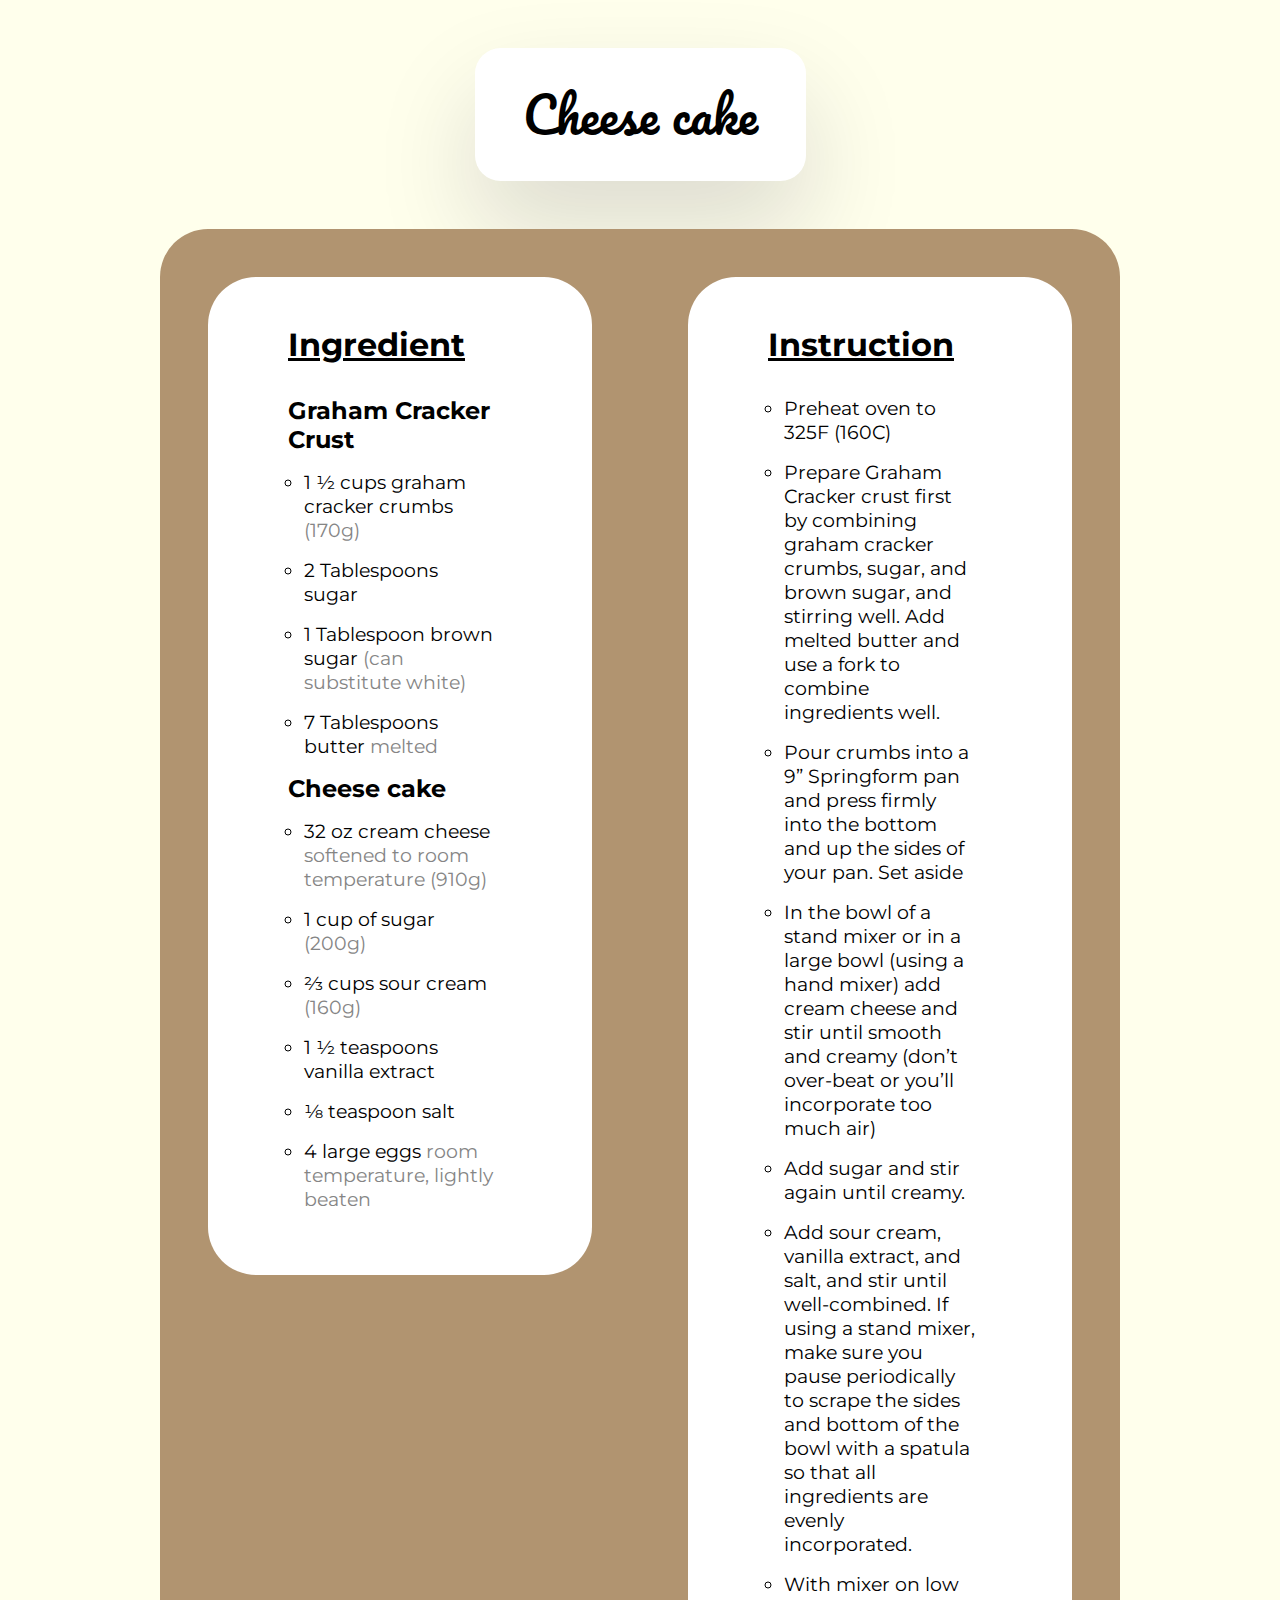
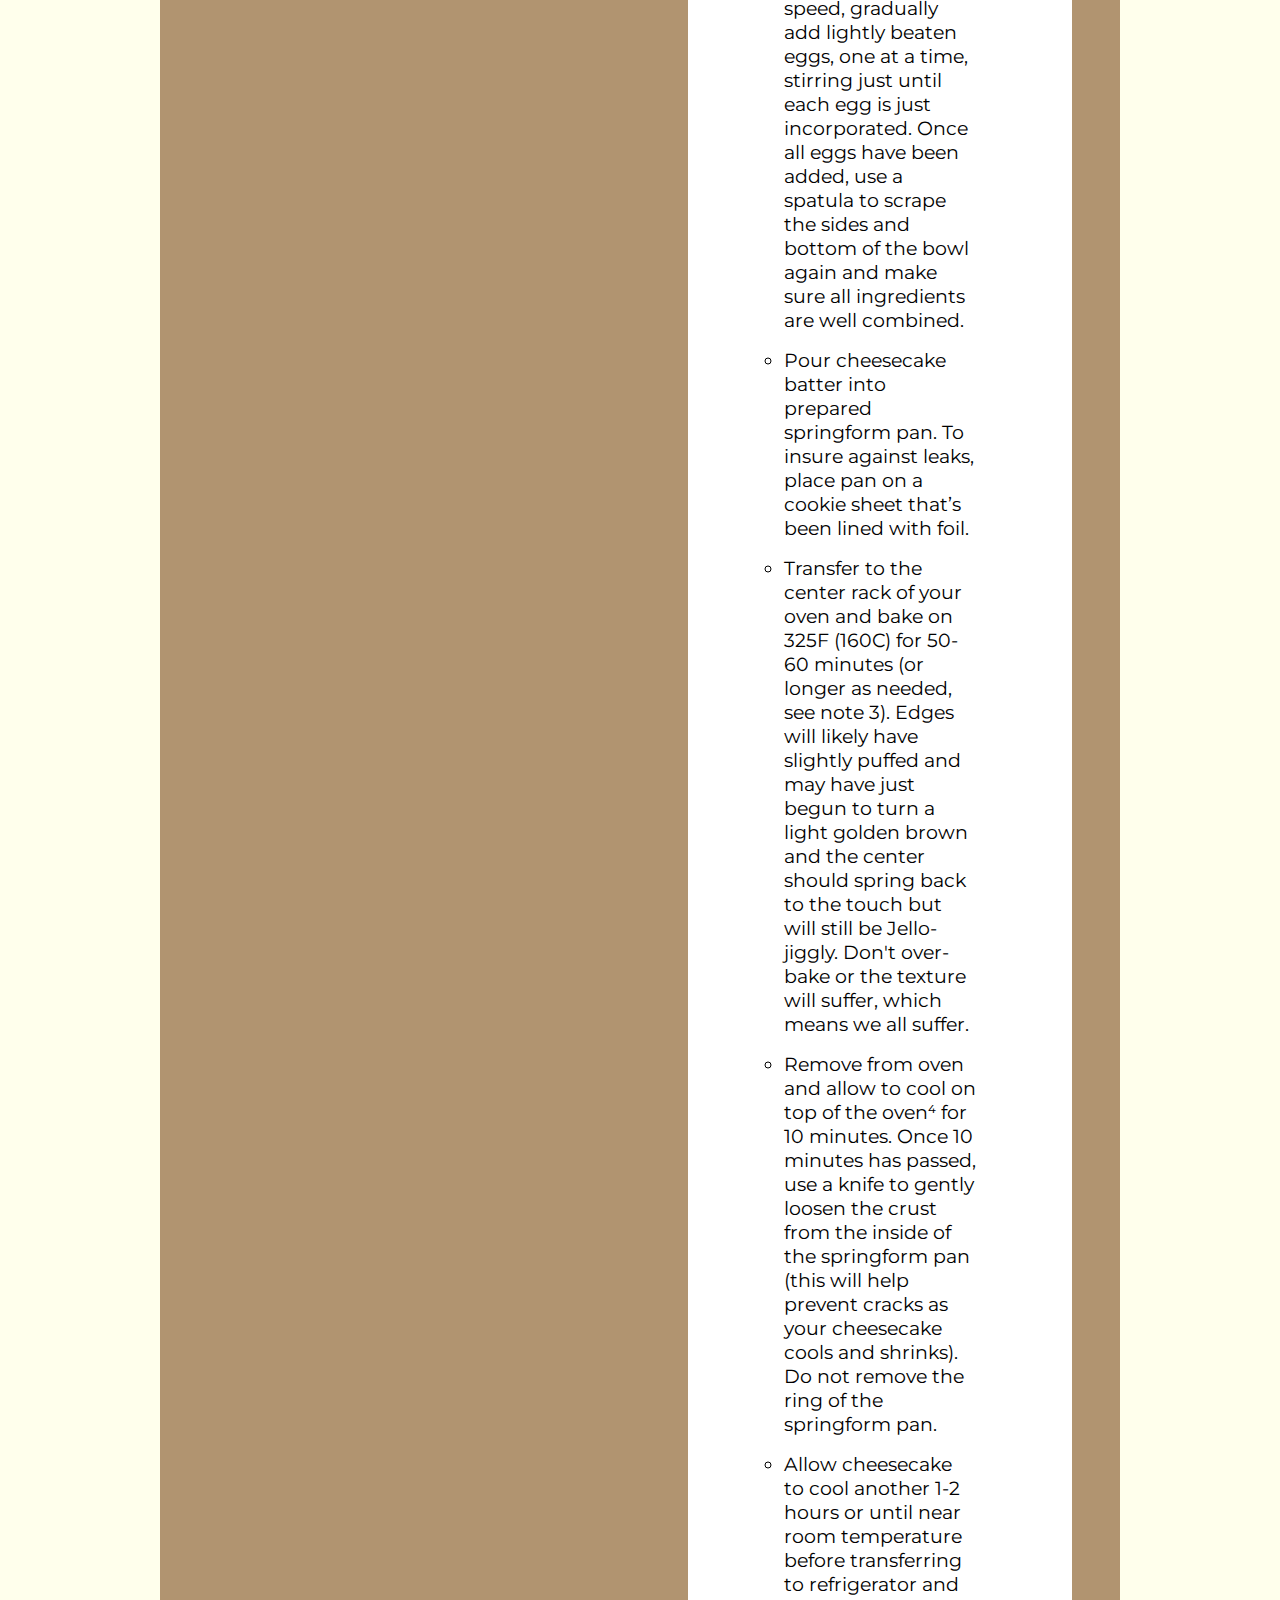
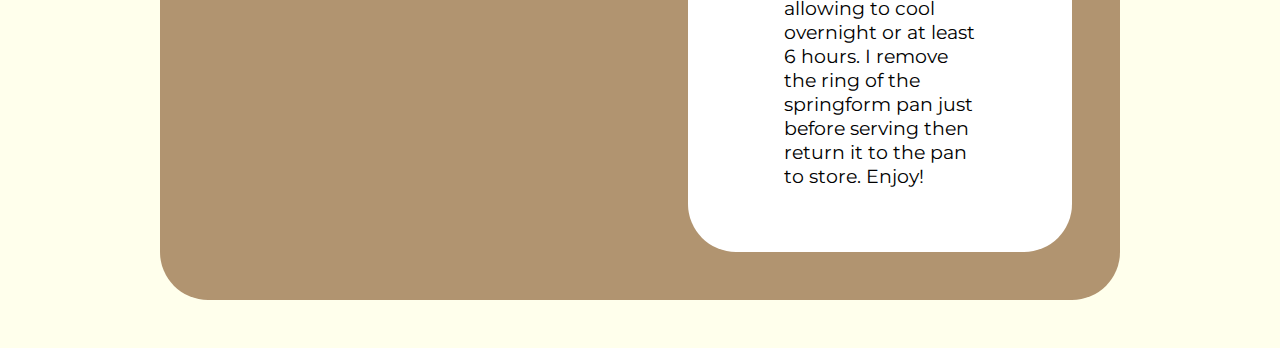
==== recipes/cheese.html @ 0483172f "add website for cheesecake recipe" ====
<!doctype html>
<html lang="en">
  <head>
    <meta charset="UTF-8">
    <meta name="viewport"
          content="width=device-width, user-scalable=no, initial-scale=1.0, maximum-scale=1.0, minimum-scale=1.0">
    <meta http-equiv="X-UA-Compatible" content="ie=edge">
    <link rel="stylesheet" href="../css-reset.css">
    <link rel="stylesheet" href="cheese.css">
    <title>Cheese Cake</title>
  </head>
  <body>
    <main>
      <div class="title-container">Cheese cake</div>
      <div class="main-panel">
        <section class="ingredient">
          <div class="title primary">Ingredient</div>
          <div class="cracker-crust">
            <div class="title">Graham Cracker Crust</div>
            <ul>
              <li>1 <sup>1</sup>&frasl;<sub>2</sub> cups graham cracker crumbs <span class="remark">(170g)</span>
              </li>
              <li>2 Tablespoons sugar</li>
              <li>1 Tablespoon brown sugar <span class="remark">(can substitute white)</span></li>
              <li>7 Tablespoons butter <span class="remark">melted</span></li>
            </ul>
          </div>
          <div class="cheese-cake">
            <div class="title">Cheese cake</div>
            <ul>
              <li>32 oz cream cheese <span class="remark">softened to room temperature (910g)</span></li>
              <li>1 cup of sugar <span class="remark">(200g)</span></li>
              <li><sup>2</sup>&frasl;<sub>3</sub> cups sour cream <span class="remark">(160g)</span></li>
              <li>1 <sup>1</sup>&frasl;<sub>2</sub> teaspoons vanilla extract</li>
              <li><sup>1</sup>&frasl;<sub>8</sub> teaspoon salt</li>
              <li>4 large eggs <span class="remark">room temperature, lightly beaten</span></li>
            </ul>
          </div>
        </section>
        <section class="instruction">
          <div class="title primary">Instruction</div>
          <section class="preparation">
            <ul>
              <li>Preheat oven to 325F (160C)</li>
              <li>Prepare Graham Cracker crust first by combining graham cracker crumbs, sugar, and brown sugar, and
                stirring well. Add melted butter and use a fork to combine ingredients well.
              </li>
              <li>Pour crumbs into a 9” Springform pan and press firmly into the bottom and up the sides of your pan.
                Set aside
              </li>
            </ul>
          </section>
          <section class="cheese-cake">
            <ul>
              <li>In the bowl of a stand mixer or in a large bowl (using a hand mixer) add cream cheese and stir until
                smooth and creamy (don’t over-beat or you’ll incorporate too much air)
              </li>
              <li>Add sugar and stir again until creamy.</li>
              <li>Add sour cream, vanilla extract, and salt, and stir until well-combined. If using a stand mixer, make
                sure you pause periodically to scrape the sides and bottom of the bowl with a spatula so that all
                ingredients are evenly incorporated.
              </li>
              <li>With mixer on low speed, gradually add lightly beaten eggs, one at a time, stirring just until each
                egg is just incorporated. Once all eggs have been added, use a spatula to scrape the sides and bottom of
                the bowl again and make sure all ingredients are well combined.
              </li>
              <li>Pour cheesecake batter into prepared springform pan. To insure against leaks, place pan on a cookie
                sheet that’s been lined with foil.
              </li>
              <li>Transfer to the center rack of your oven and bake on 325F (160C) for 50-60 minutes (or longer as
                needed, see note 3). Edges will likely have slightly puffed and may have just begun to turn a light
                golden brown and the center should spring back to the touch but will still be Jello-jiggly. Don't
                over-bake or the texture will suffer, which means we all suffer.
              </li>
              <li>Remove from oven and allow to cool on top of the oven⁴ for 10 minutes. Once 10 minutes has passed, use
                a knife to gently loosen the crust from the inside of the springform pan (this will help prevent cracks
                as your cheesecake cools and shrinks). Do not remove the ring of the springform pan.
              </li>
              <li>Allow cheesecake to cool another 1-2 hours or until near room temperature before transferring to
                refrigerator and allowing to cool overnight or at least 6 hours. I remove the ring of the springform pan
                just before serving then return it to the pan to store. Enjoy!
              </li>
            </ul>
          </section>
        </section>
      </div>
    </main>
  </body>
</html>
---- recipes/cheese.css ----
@import url("https://fonts.googleapis.com/css2?family=Pacifico&display=swap");
@import url("https://fonts.googleapis.com/css2?family=Montserrat:wght@400;500;600;700&display=swap");

main {
    background-color: #FFFFEC;
    display: flex;
    flex-direction: column;
    justify-content: center;
    align-items: center;
}

main .title-container {
    font-family: 'Pacifico', sans-serif;
    font-size: 3em;
    background-color: white;
    border-radius: 2vw;
    padding: 0.5em 1em;
    box-shadow: rgba(17, 12, 46, 0.15) 0 48px 100px 0;
    margin: 1em 0;
}

.main-panel {
    display: flex;
    justify-content: space-evenly;
    align-items: flex-start;
    max-width: 75%;
    background-color: #B19470;
    font-family: 'Montserrat', sans-serif;
    border-radius: 3rem;
    margin-bottom: 3rem;
}

.ingredient, .instruction {
    background-color: white;
    font-size: 1.2rem;
    padding: 3rem 5rem;
    border-radius: 3rem;
    max-width: 30vw;
    margin: 3rem;
}

.main-panel .title {
    font-weight: bolder;
    font-size: 1.5rem;
}

.main-panel .primary {
    font-size: 2rem;
    text-decoration: underline;
    margin-bottom: 1em;
}

.main-panel li {
    margin: 1rem;
    list-style: circle;
}

.main-panel .remark {
    color: #858585;
}
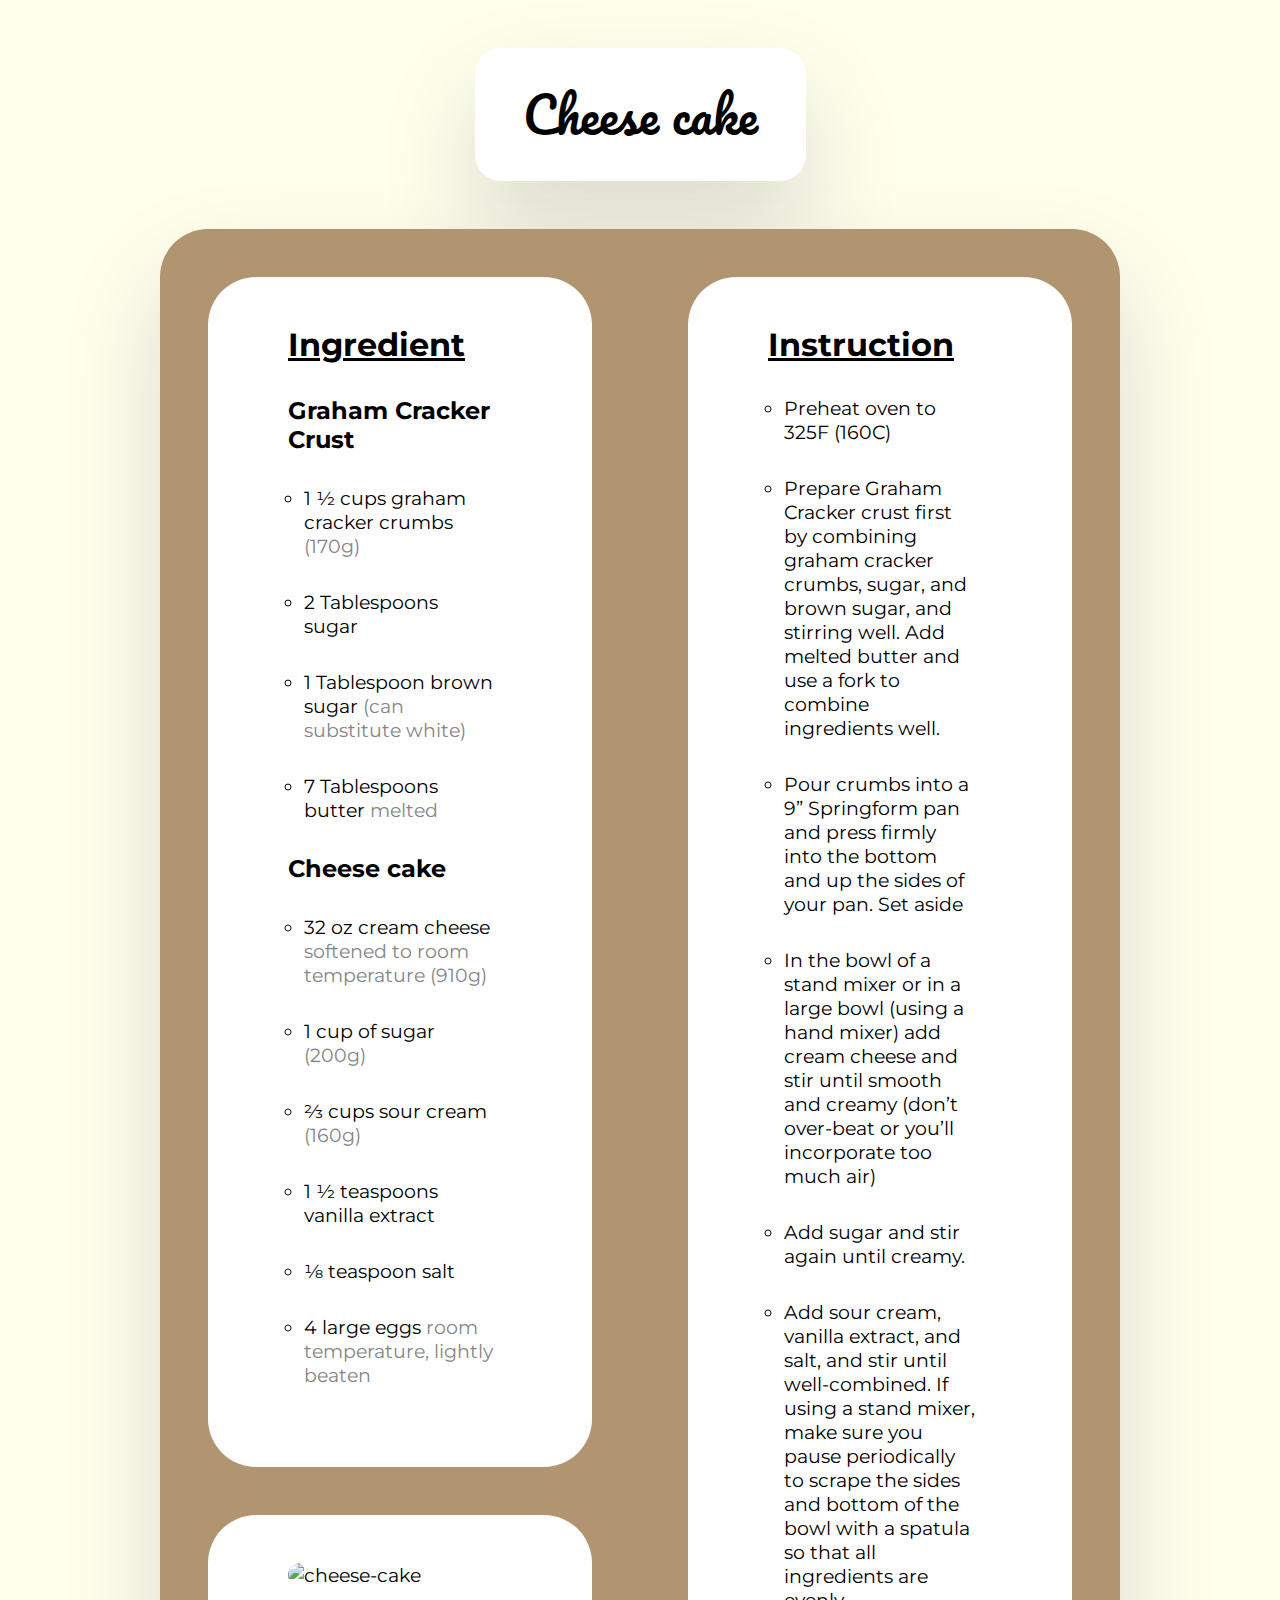
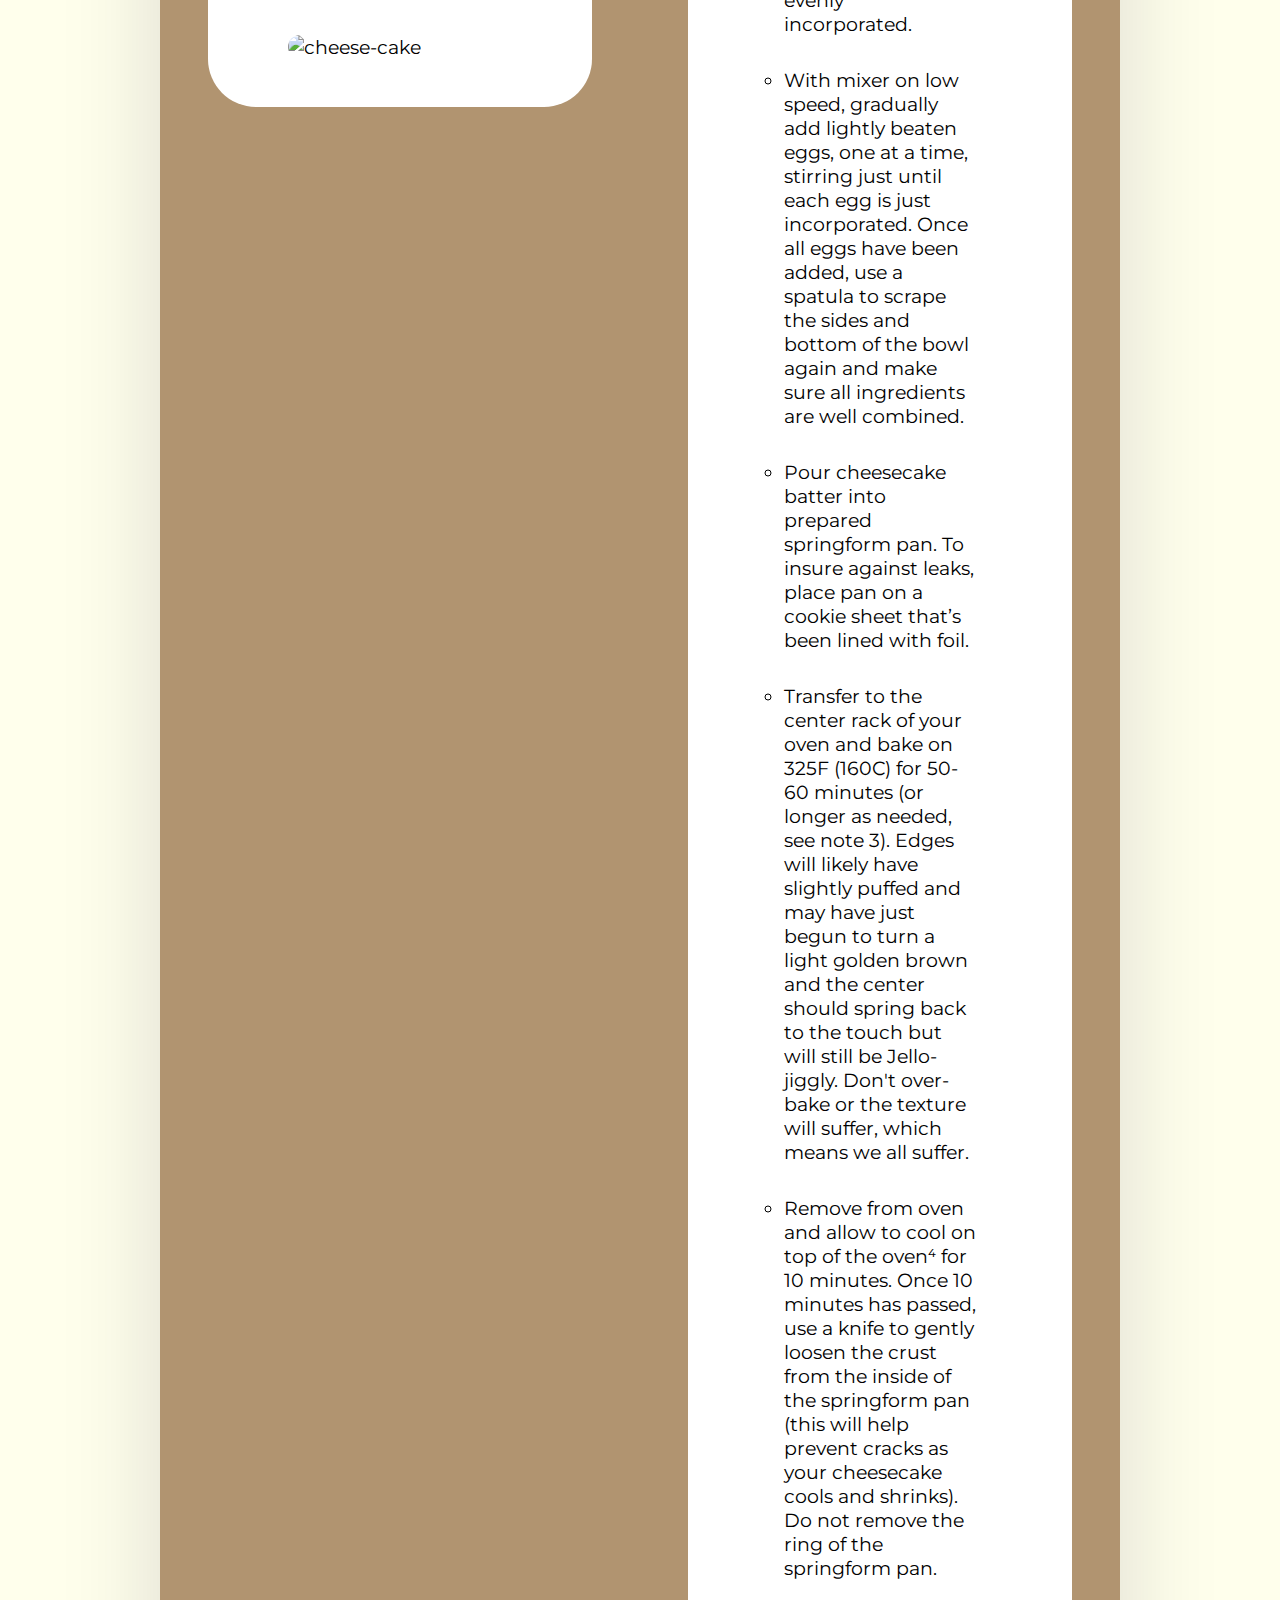
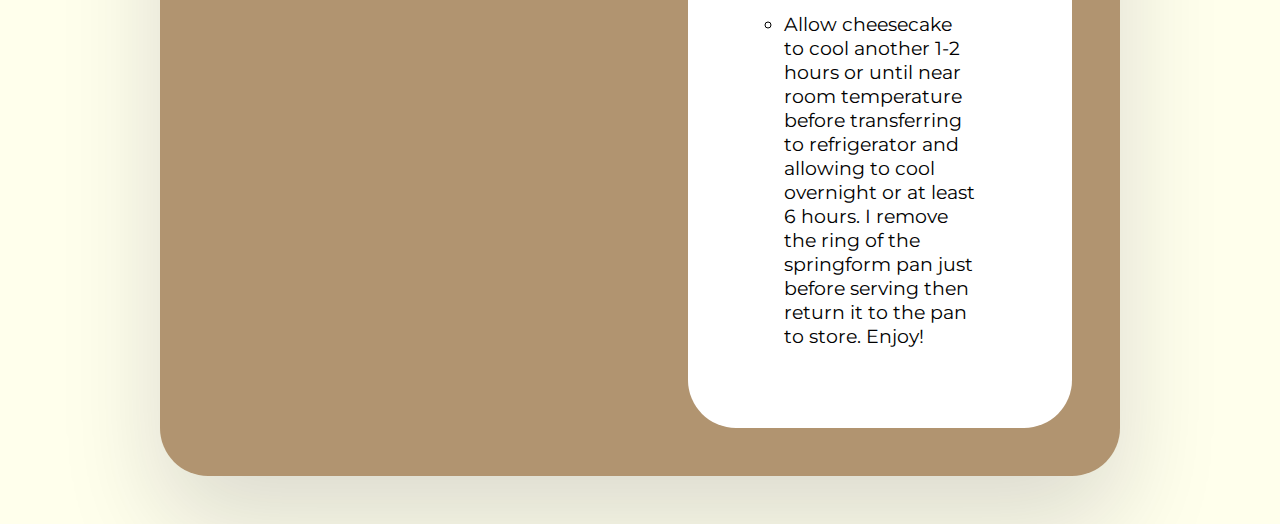
==== commit 5ad574f9: "add image to the website and finish it up" ====
--- a/recipes/cheese.html
+++ b/recipes/cheese.html
@@ -13,76 +13,92 @@
     <main>
       <div class="title-container">Cheese cake</div>
       <div class="main-panel">
-        <section class="ingredient">
-          <div class="title primary">Ingredient</div>
-          <div class="cracker-crust">
-            <div class="title">Graham Cracker Crust</div>
-            <ul>
-              <li>1 <sup>1</sup>&frasl;<sub>2</sub> cups graham cracker crumbs <span class="remark">(170g)</span>
-              </li>
-              <li>2 Tablespoons sugar</li>
-              <li>1 Tablespoon brown sugar <span class="remark">(can substitute white)</span></li>
-              <li>7 Tablespoons butter <span class="remark">melted</span></li>
-            </ul>
-          </div>
-          <div class="cheese-cake">
-            <div class="title">Cheese cake</div>
-            <ul>
-              <li>32 oz cream cheese <span class="remark">softened to room temperature (910g)</span></li>
-              <li>1 cup of sugar <span class="remark">(200g)</span></li>
-              <li><sup>2</sup>&frasl;<sub>3</sub> cups sour cream <span class="remark">(160g)</span></li>
-              <li>1 <sup>1</sup>&frasl;<sub>2</sub> teaspoons vanilla extract</li>
-              <li><sup>1</sup>&frasl;<sub>8</sub> teaspoon salt</li>
-              <li>4 large eggs <span class="remark">room temperature, lightly beaten</span></li>
-            </ul>
-          </div>
-        </section>
-        <section class="instruction">
-          <div class="title primary">Instruction</div>
-          <section class="preparation">
-            <ul>
-              <li>Preheat oven to 325F (160C)</li>
-              <li>Prepare Graham Cracker crust first by combining graham cracker crumbs, sugar, and brown sugar, and
-                stirring well. Add melted butter and use a fork to combine ingredients well.
-              </li>
-              <li>Pour crumbs into a 9” Springform pan and press firmly into the bottom and up the sides of your pan.
-                Set aside
-              </li>
-            </ul>
+        <section class="left">
+          <section class="ingredient">
+            <div class="title primary">Ingredient</div>
+            <div class="cracker-crust">
+              <div class="title">Graham Cracker Crust</div>
+              <ul>
+                <li>1 <sup>1</sup>&frasl;<sub>2</sub> cups graham cracker crumbs <span class="remark">(170g)</span>
+                </li>
+                <li>2 Tablespoons sugar</li>
+                <li>1 Tablespoon brown sugar <span class="remark">(can substitute white)</span></li>
+                <li>7 Tablespoons butter <span class="remark">melted</span></li>
+              </ul>
+            </div>
+            <div class="cheese-cake">
+              <div class="title">Cheese cake</div>
+              <ul>
+                <li>32 oz cream cheese <span class="remark">softened to room temperature (910g)</span></li>
+                <li>1 cup of sugar <span class="remark">(200g)</span></li>
+                <li><sup>2</sup>&frasl;<sub>3</sub> cups sour cream <span class="remark">(160g)</span></li>
+                <li>1 <sup>1</sup>&frasl;<sub>2</sub> teaspoons vanilla extract</li>
+                <li><sup>1</sup>&frasl;<sub>8</sub> teaspoon salt</li>
+                <li>4 large eggs <span class="remark">room temperature, lightly beaten</span></li>
+              </ul>
+            </div>
           </section>
-          <section class="cheese-cake">
-            <ul>
-              <li>In the bowl of a stand mixer or in a large bowl (using a hand mixer) add cream cheese and stir until
-                smooth and creamy (don’t over-beat or you’ll incorporate too much air)
-              </li>
-              <li>Add sugar and stir again until creamy.</li>
-              <li>Add sour cream, vanilla extract, and salt, and stir until well-combined. If using a stand mixer, make
-                sure you pause periodically to scrape the sides and bottom of the bowl with a spatula so that all
-                ingredients are evenly incorporated.
-              </li>
-              <li>With mixer on low speed, gradually add lightly beaten eggs, one at a time, stirring just until each
-                egg is just incorporated. Once all eggs have been added, use a spatula to scrape the sides and bottom of
-                the bowl again and make sure all ingredients are well combined.
-              </li>
-              <li>Pour cheesecake batter into prepared springform pan. To insure against leaks, place pan on a cookie
-                sheet that’s been lined with foil.
-              </li>
-              <li>Transfer to the center rack of your oven and bake on 325F (160C) for 50-60 minutes (or longer as
-                needed, see note 3). Edges will likely have slightly puffed and may have just begun to turn a light
-                golden brown and the center should spring back to the touch but will still be Jello-jiggly. Don't
-                over-bake or the texture will suffer, which means we all suffer.
-              </li>
-              <li>Remove from oven and allow to cool on top of the oven⁴ for 10 minutes. Once 10 minutes has passed, use
-                a knife to gently loosen the crust from the inside of the springform pan (this will help prevent cracks
-                as your cheesecake cools and shrinks). Do not remove the ring of the springform pan.
-              </li>
-              <li>Allow cheesecake to cool another 1-2 hours or until near room temperature before transferring to
-                refrigerator and allowing to cool overnight or at least 6 hours. I remove the ring of the springform pan
-                just before serving then return it to the pan to store. Enjoy!
-              </li>
-            </ul>
+          <section class="images">
+            <img src="https://sugarspunrun.com/wp-content/uploads/2019/01/Best-Cheesecake-Recipe-2-1-of-1-9.jpg"
+                 alt="cheese-cake">
+            <img src="https://sugarspunrun.com/wp-content/uploads/2019/01/Best-Cheesecake-Recipe-2-1-of-1-5.jpg"
+                 alt="cheese-cake">
           </section>
         </section>
+        <section class="right">
+          <section class="instruction">
+            <div class="title primary">Instruction</div>
+            <section class="preparation">
+              <ul>
+                <li>Preheat oven to 325F (160C)</li>
+                <li>Prepare Graham Cracker crust first by combining graham cracker crumbs, sugar, and brown sugar, and
+                  stirring well. Add melted butter and use a fork to combine ingredients well.
+                </li>
+                <li>Pour crumbs into a 9” Springform pan and press firmly into the bottom and up the sides of your pan.
+                  Set aside
+                </li>
+              </ul>
+            </section>
+            <section class="cheese-cake">
+              <ul>
+                <li>In the bowl of a stand mixer or in a large bowl (using a hand mixer) add cream cheese and stir until
+                  smooth and creamy (don’t over-beat or you’ll incorporate too much air)
+                </li>
+                <li>Add sugar and stir again until creamy.</li>
+                <li>Add sour cream, vanilla extract, and salt, and stir until well-combined. If using a stand mixer,
+                  make
+                  sure you pause periodically to scrape the sides and bottom of the bowl with a spatula so that all
+                  ingredients are evenly incorporated.
+                </li>
+                <li>With mixer on low speed, gradually add lightly beaten eggs, one at a time, stirring just until each
+                  egg is just incorporated. Once all eggs have been added, use a spatula to scrape the sides and bottom
+                  of
+                  the bowl again and make sure all ingredients are well combined.
+                </li>
+                <li>Pour cheesecake batter into prepared springform pan. To insure against leaks, place pan on a cookie
+                  sheet that’s been lined with foil.
+                </li>
+                <li>Transfer to the center rack of your oven and bake on 325F (160C) for 50-60 minutes (or longer as
+                  needed, see note 3). Edges will likely have slightly puffed and may have just begun to turn a light
+                  golden brown and the center should spring back to the touch but will still be Jello-jiggly. Don't
+                  over-bake or the texture will suffer, which means we all suffer.
+                </li>
+                <li>Remove from oven and allow to cool on top of the oven⁴ for 10 minutes. Once 10 minutes has passed,
+                  use
+                  a knife to gently loosen the crust from the inside of the springform pan (this will help prevent
+                  cracks
+                  as your cheesecake cools and shrinks). Do not remove the ring of the springform pan.
+                </li>
+                <li>Allow cheesecake to cool another 1-2 hours or until near room temperature before transferring to
+                  refrigerator and allowing to cool overnight or at least 6 hours. I remove the ring of the springform
+                  pan
+                  just before serving then return it to the pan to store. Enjoy!
+                </li>
+              </ul>
+            </section>
+          </section>
+        </section>
+
       </div>
     </main>
   </body>
--- a/recipes/cheese.css
+++ b/recipes/cheese.css
@@ -28,15 +28,22 @@
     font-family: 'Montserrat', sans-serif;
     border-radius: 3rem;
     margin-bottom: 3rem;
+    box-shadow: rgba(17, 12, 46, 0.15) 0 48px 100px 0;
 }
 
-.ingredient, .instruction {
+.ingredient, .instruction, .images {
     background-color: white;
     font-size: 1.2rem;
     padding: 3rem 5rem;
     border-radius: 3rem;
     max-width: 30vw;
-    margin: 3rem;
+    margin: 3rem 3rem 0 3rem;
+}
+
+.ingredient:last-child,
+.instruction:last-child,
+.images:last-child {
+    margin-bottom: 3rem;
 }
 
 .main-panel .title {
@@ -44,17 +51,30 @@
     font-size: 1.5rem;
 }
 
-.main-panel .primary {
+.main-panel .title.primary {
     font-size: 2rem;
     text-decoration: underline;
     margin-bottom: 1em;
 }
 
 .main-panel li {
-    margin: 1rem;
+    margin: 2rem 1rem;
     list-style: circle;
 }
 
 .main-panel .remark {
     color: #858585;
 }
+
+.left {
+    display: flex;
+    flex-direction: column;
+}
+
+.images img {
+    border-radius: 3rem;
+}
+
+.images img:nth-of-type(1) {
+    margin-bottom: 3rem;
+}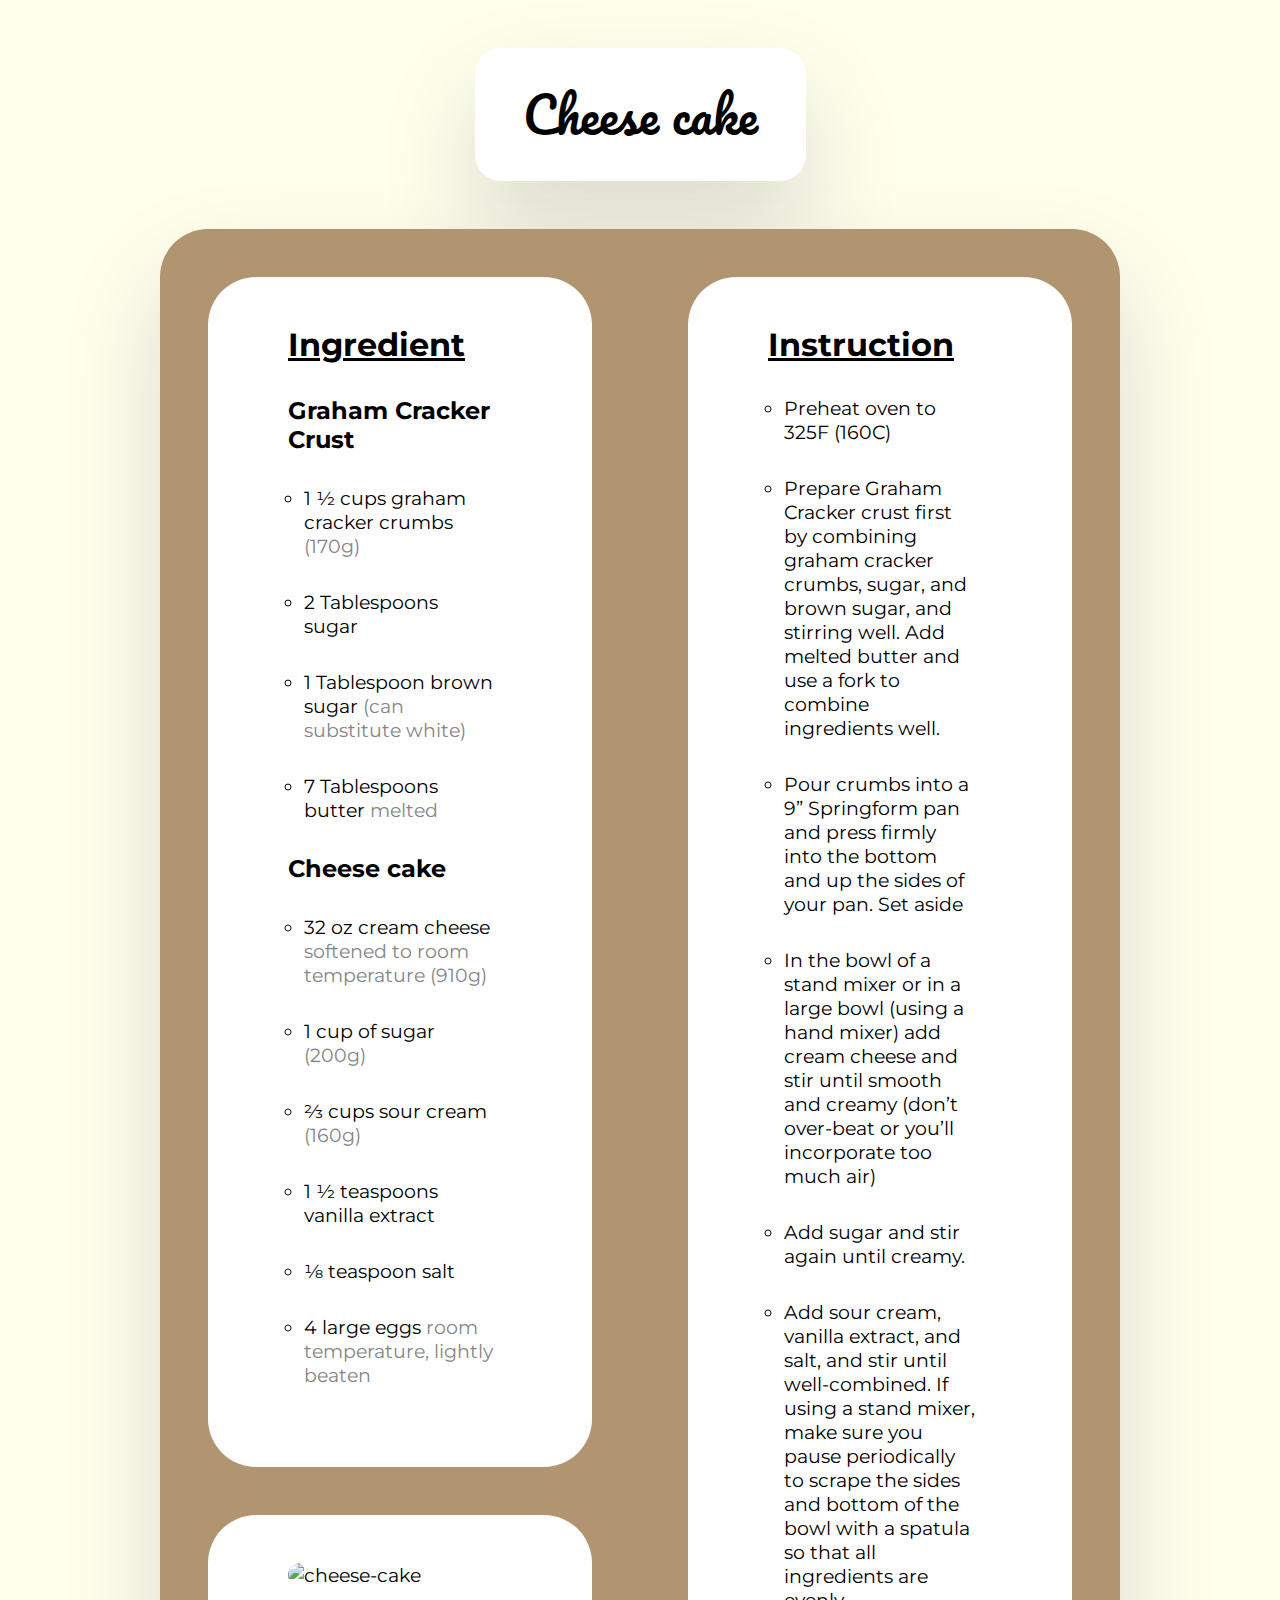
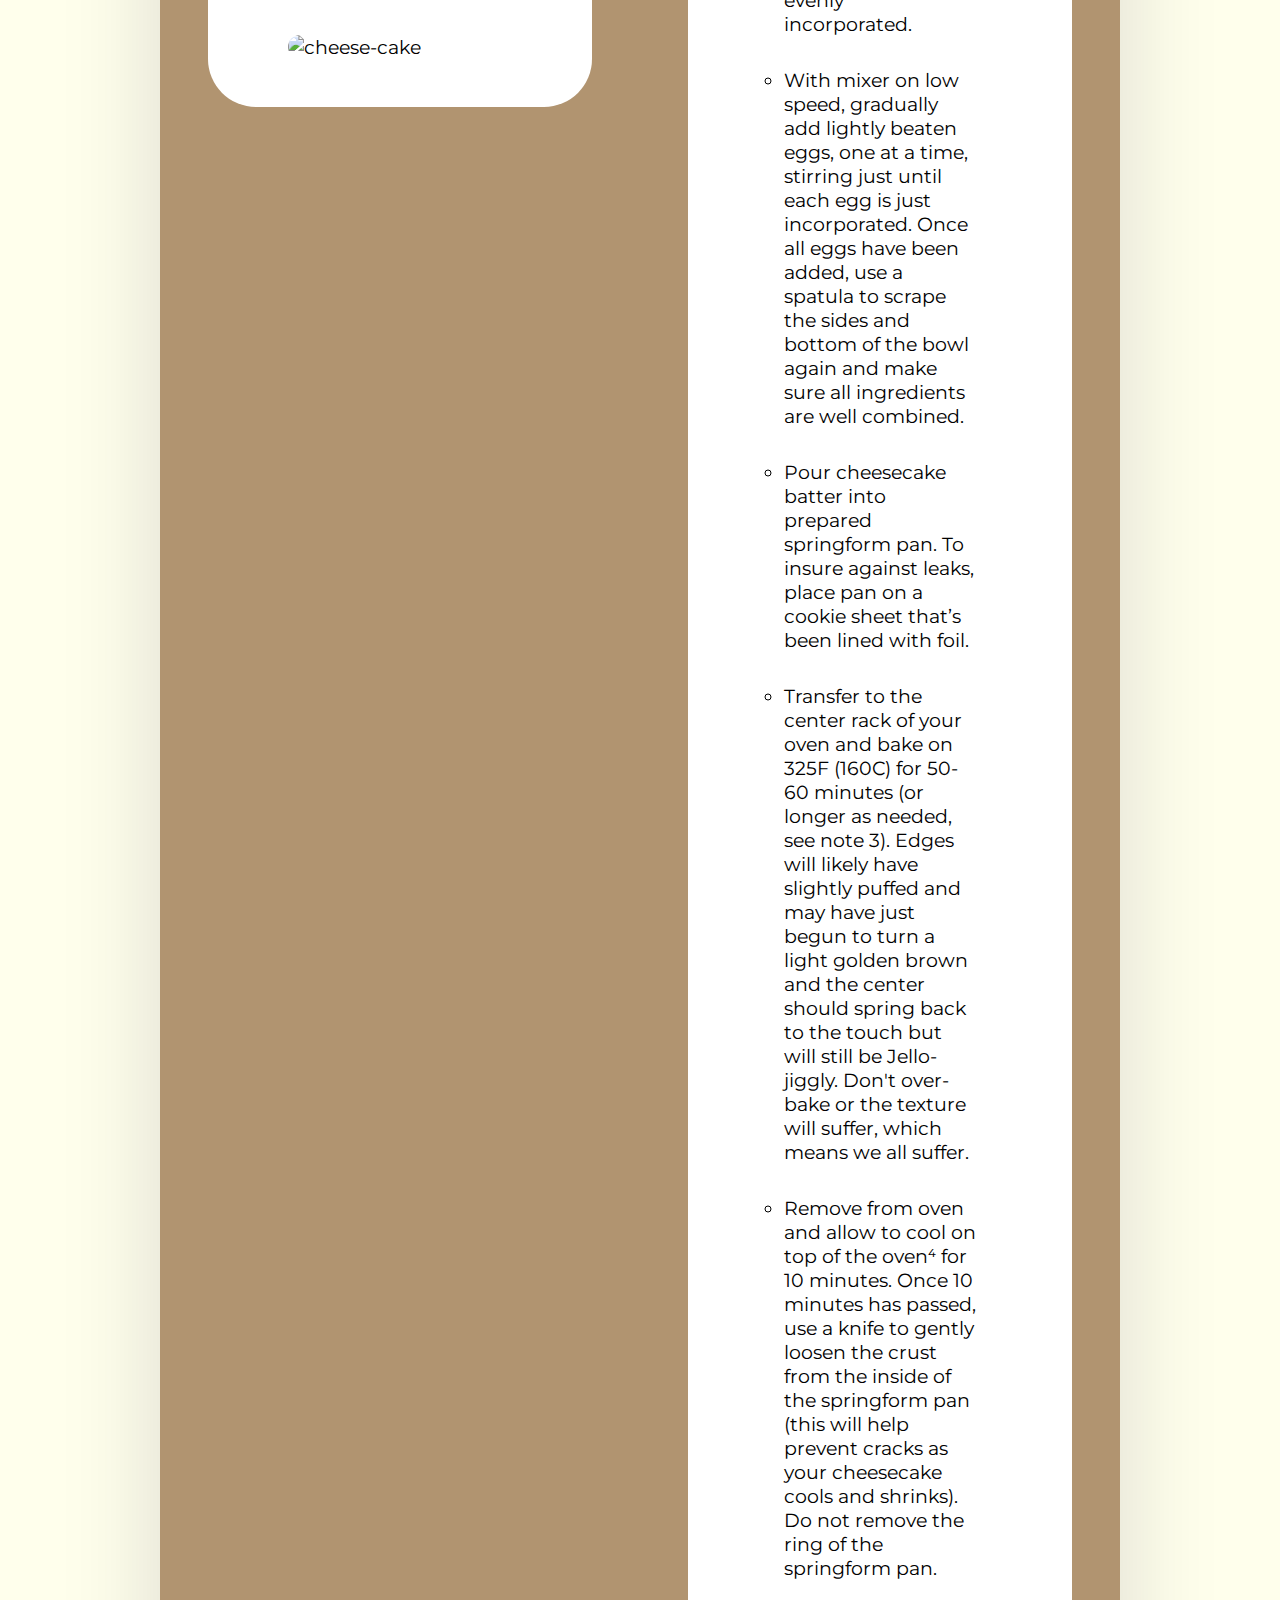
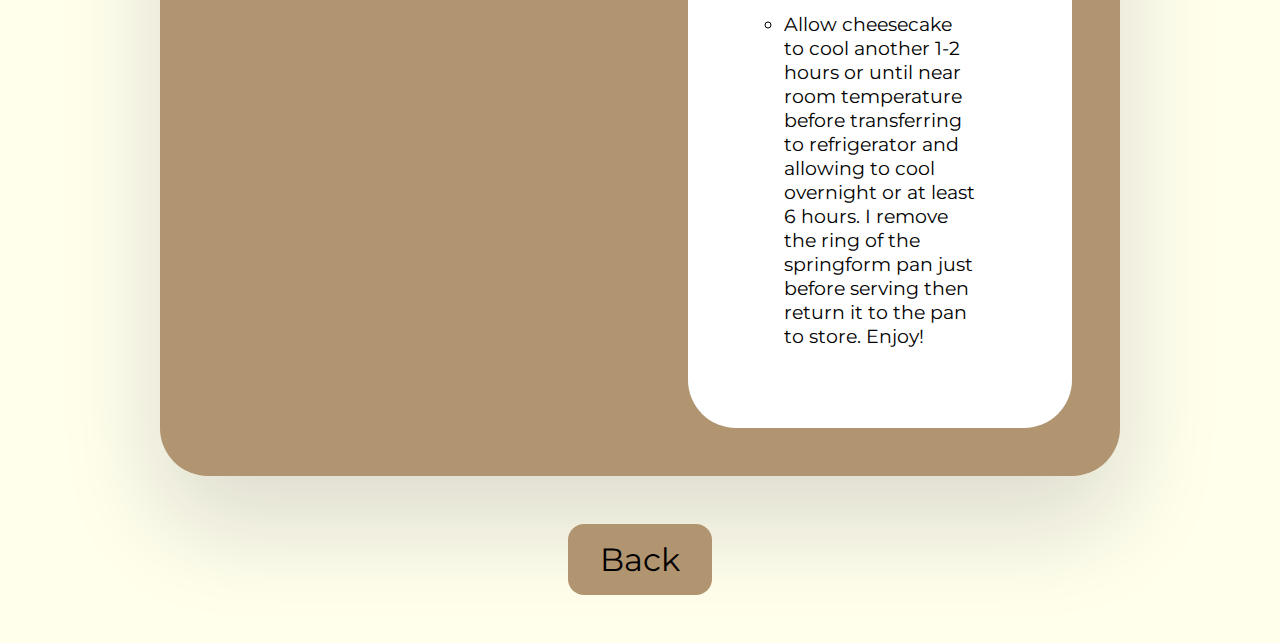
==== commit 4b82119d: "add back button to both recipe website" ====
--- a/recipes/cheese.html
+++ b/recipes/cheese.html
@@ -6,7 +6,7 @@
           content="width=device-width, user-scalable=no, initial-scale=1.0, maximum-scale=1.0, minimum-scale=1.0">
     <meta http-equiv="X-UA-Compatible" content="ie=edge">
     <link rel="stylesheet" href="../css-reset.css">
-    <link rel="stylesheet" href="cheese.css">
+    <link rel="stylesheet" href="style.css">
     <title>Cheese Cake</title>
   </head>
   <body>
@@ -16,7 +16,7 @@
         <section class="left">
           <section class="ingredient">
             <div class="title primary">Ingredient</div>
-            <div class="cracker-crust">
+            <div>
               <div class="title">Graham Cracker Crust</div>
               <ul>
                 <li>1 <sup>1</sup>&frasl;<sub>2</sub> cups graham cracker crumbs <span class="remark">(170g)</span>
@@ -26,7 +26,7 @@
                 <li>7 Tablespoons butter <span class="remark">melted</span></li>
               </ul>
             </div>
-            <div class="cheese-cake">
+            <div>
               <div class="title">Cheese cake</div>
               <ul>
                 <li>32 oz cream cheese <span class="remark">softened to room temperature (910g)</span></li>
@@ -48,7 +48,7 @@
         <section class="right">
           <section class="instruction">
             <div class="title primary">Instruction</div>
-            <section class="preparation">
+            <section>
               <ul>
                 <li>Preheat oven to 325F (160C)</li>
                 <li>Prepare Graham Cracker crust first by combining graham cracker crumbs, sugar, and brown sugar, and
@@ -59,7 +59,7 @@
                 </li>
               </ul>
             </section>
-            <section class="cheese-cake">
+            <section>
               <ul>
                 <li>In the bowl of a stand mixer or in a large bowl (using a hand mixer) add cream cheese and stir until
                   smooth and creamy (don’t over-beat or you’ll incorporate too much air)
@@ -100,6 +100,7 @@
         </section>
 
       </div>
+      <a href="../index.html" id="back-button">Back</a>
     </main>
   </body>
 </html>--- a/recipes/style.css
+++ b/recipes/style.css
@@ -0,0 +1,95 @@
+@import url("https://fonts.googleapis.com/css2?family=Pacifico&display=swap");
+@import url("https://fonts.googleapis.com/css2?family=Montserrat:wght@400;500;600;700&display=swap");
+
+main {
+    background-color: #FFFFEC;
+    display: flex;
+    flex-direction: column;
+    justify-content: center;
+    align-items: center;
+}
+
+main .title-container {
+    font-family: 'Pacifico', sans-serif;
+    font-size: 3em;
+    background-color: white;
+    border-radius: 2vw;
+    padding: 0.5em 1em;
+    box-shadow: rgba(17, 12, 46, 0.15) 0 48px 100px 0;
+    margin: 1em 0;
+}
+
+.main-panel {
+    display: flex;
+    justify-content: space-evenly;
+    align-items: flex-start;
+    max-width: 75%;
+    background-color: #B19470;
+    font-family: 'Montserrat', sans-serif;
+    border-radius: 3rem;
+    margin-bottom: 3rem;
+    box-shadow: rgba(17, 12, 46, 0.15) 0 48px 100px 0;
+}
+
+.ingredient, .instruction, .images {
+    background-color: white;
+    font-size: 1.2rem;
+    padding: 3rem 5rem;
+    border-radius: 3rem;
+    max-width: 30vw;
+    margin: 3rem 3rem 0 3rem;
+}
+
+.ingredient:last-child,
+.instruction:last-child,
+.images:last-child {
+    margin-bottom: 3rem;
+}
+
+.main-panel .title {
+    font-weight: bolder;
+    font-size: 1.5rem;
+}
+
+.main-panel .title.primary {
+    font-size: 2rem;
+    text-decoration: underline;
+    margin-bottom: 1em;
+}
+
+.main-panel li {
+    margin: 2rem 1rem;
+    list-style: circle;
+}
+
+.main-panel .remark {
+    color: #858585;
+}
+
+.left {
+    display: flex;
+    flex-direction: column;
+}
+
+.images img {
+    border-radius: 3rem;
+}
+
+.images img:nth-of-type(1) {
+    margin-bottom: 3rem;
+}
+
+#back-button {
+    background-color: #B19470;
+    margin-bottom: 3rem;
+    font-size: 2rem;
+    font-family: 'Montserrat', sans-serif;
+    padding: 1rem 2rem;
+    border-radius: 1rem;
+    color: black;
+    transition: transform 0.05s ease;
+}
+
+#back-button:hover {
+    transform: translateY(-0.5rem);
+}
